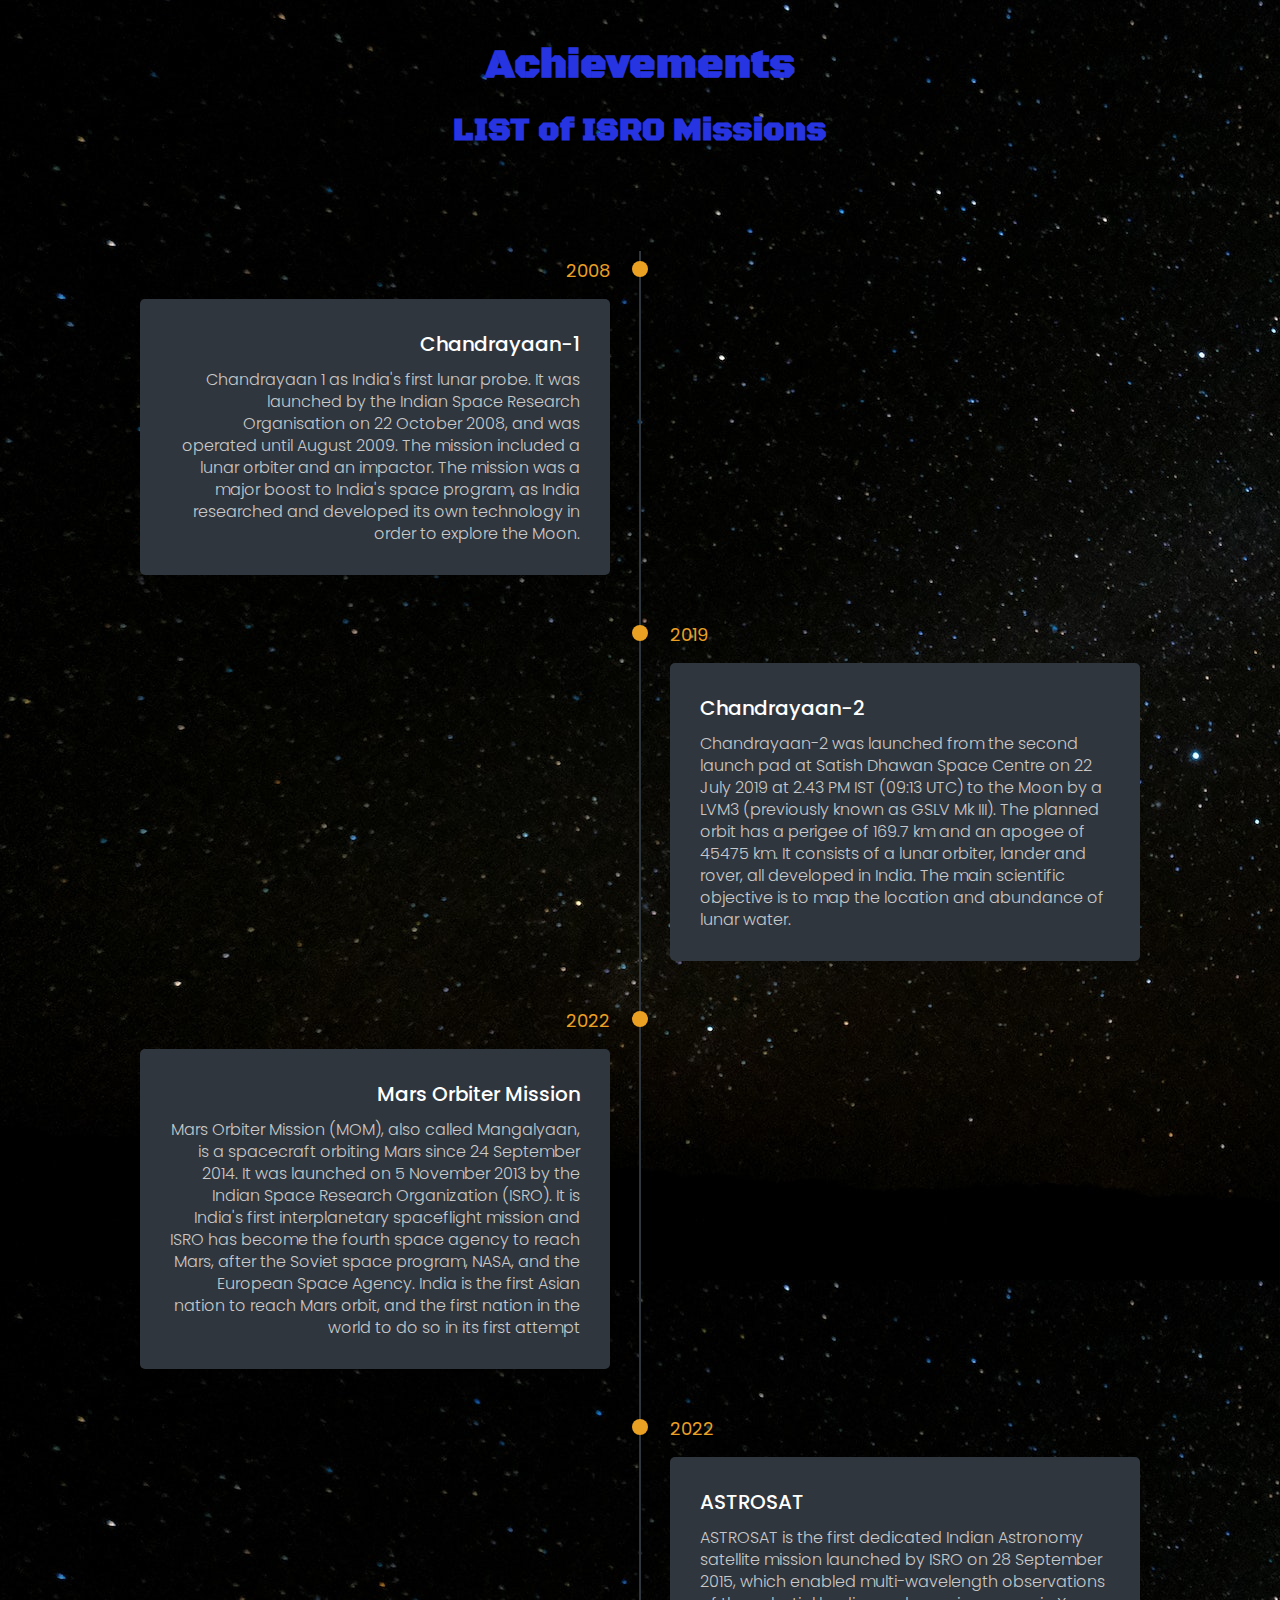
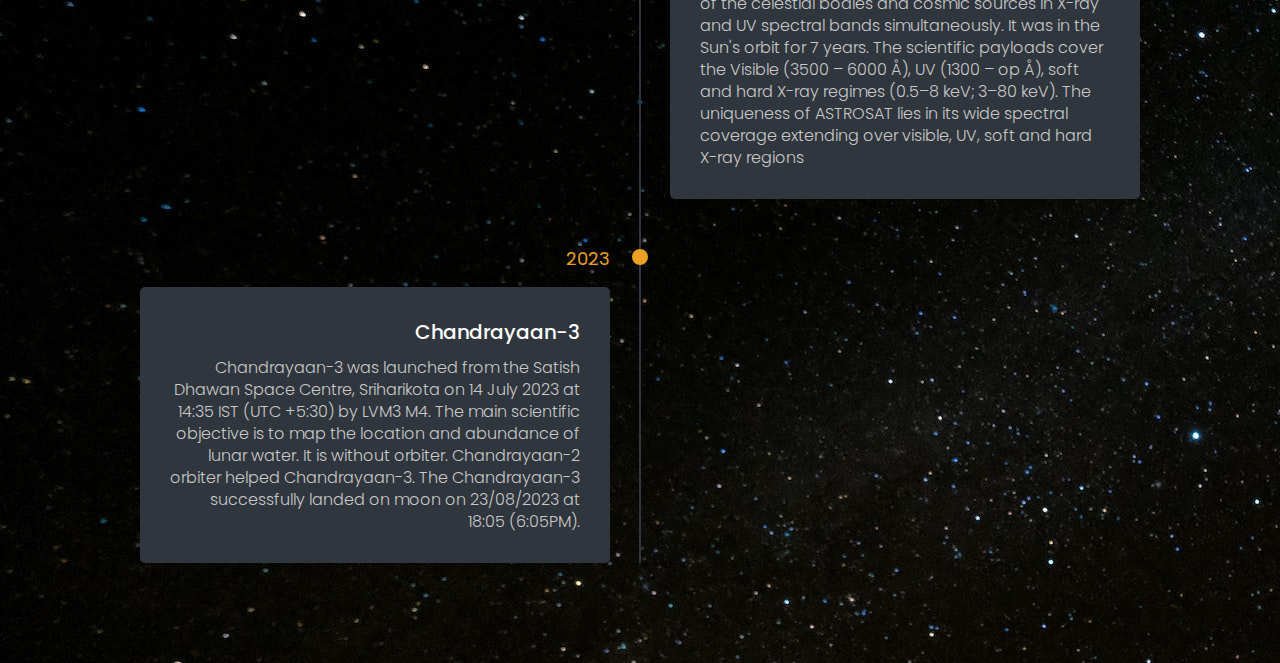
==== achievements.html @ b15de936 "webcraft" ====
<!DOCTYPE html>
<html lang="en">
<head>
    <meta charset="UTF-8">
    <meta name="viewport" content="width=device-width, initial-scale=1.0">
    <title>Achievements</title>
    <link rel="stylesheet" href="styles/achievements.css">
    <link rel="icon" href="Assets/achievement.jpeg" type="image/icon type">
</head>
<body>
    <section class="hMain">
        <div class="content">
            
            <h2>Achievements</h2>
            <div class="text"><h3>LIST of ISRO Missions</h3> </div>
        </div>
    </section>


    <section class="timeline-section">
        <div class="timeline-items">
            <div class="timeline-item">
                <div class="timeline-dot"></div>
                <div class="timeline-date">2008</div>
                <div class="timeline-content">
                    <h3>Chandrayaan-1</h3>
                    <p>Chandrayaan 1 as India's first lunar probe. It was launched by the Indian Space Research Organisation on 22 October 2008, and was operated until August 2009. The mission included a lunar orbiter and an impactor. The mission was a major boost to India's space program, as India researched and developed its own technology in order to explore the Moon. </p>
                </div>
            </div>
            <div class="timeline-item">
                <div class="timeline-dot"></div>
                <div class="timeline-date">2019</div>
                <div class="timeline-content">
                    <h3>Chandrayaan-2</h3>
                    <p>Chandrayaan-2 was launched from the second launch pad at Satish Dhawan Space Centre on 22 July 2019 at 2.43 PM IST (09:13 UTC) to the Moon by a LVM3 (previously known as GSLV Mk III). The planned orbit has a perigee of 169.7 km and an apogee of 45475 km. It consists of a lunar orbiter, lander and rover, all developed in India. The main scientific objective is to map the location and abundance of lunar water. </p>
                </div>
            </div>
            <div class="timeline-item">
                <div class="timeline-dot"></div>
                <div class="timeline-date">2022</div>
                <div class="timeline-content">
                    <h3>Mars Orbiter Mission</h3>
                    <p>Mars Orbiter Mission (MOM), also called Mangalyaan, is a spacecraft orbiting Mars since 24 September 2014. It was launched on 5 November 2013 by the Indian Space Research Organization (ISRO). It is India's first interplanetary spaceflight mission and ISRO has become the fourth space agency to reach Mars, after the Soviet space program, NASA, and the European Space Agency. India is the first Asian nation to reach Mars orbit, and the first nation in the world to do so in its first attempt </p>
                </div>
            </div>
            <div class="timeline-item">
                <div class="timeline-dot"></div>
                <div class="timeline-date">2022</div>
                <div class="timeline-content">
                    <h3>ASTROSAT</h3>
                    <p>ASTROSAT is the first dedicated Indian Astronomy satellite mission launched by ISRO on 28 September 2015, which enabled multi-wavelength observations of the celestial bodies and cosmic sources in X-ray and UV spectral bands simultaneously. It was in the Sun's orbit for 7 years. The scientific payloads cover the Visible (3500 – 6000 Å), UV (1300 – op Å), soft and hard X-ray regimes (0.5–8 keV; 3–80 keV). The uniqueness of ASTROSAT lies in its wide spectral coverage extending over visible, UV, soft and hard X-ray regions</p>
                </div>
            </div>
            <div class="timeline-item">
                <div class="timeline-dot"></div>
                <div class="timeline-date">2023</div>
                <div class="timeline-content">
                    <h3>Chandrayaan-3</h3>
                    <p>Chandrayaan-3 was launched from the Satish Dhawan Space Centre, Sriharikota on 14 July 2023 at 14:35 IST (UTC +5:30) by LVM3 M4. The main scientific objective is to map the location and abundance of lunar water. It is without orbiter. Chandrayaan-2 orbiter helped Chandrayaan-3. The Chandrayaan-3 successfully landed on moon on 23/08/2023 at 18:05 (6:05PM).
            </div>
            
        </div>
    </section>

    <script src="scripts/history.js"></script>
</body>
</html>
---- styles/achievements.css ----
@import url('https://fonts.googleapis.com/css2?family=Poppins:wght@300;400;500;600;700&display=swap');
@import url('https://fonts.googleapis.com/css2?family=Black+Ops+One&display=swap');

*{
	margin:0;
	padding:0;
	box-sizing: border-box;
}
body{
	font-family: 'Poppins', sans-serif;
    background: url('/Assets/bg1.jpg') ;

}

.hMain .content{
	font-family: 'Black Ops One', cursive;
	font-size: 27px;
    margin-top: 40px;
    text-align: center;
    color:#2734e1;

    background: transparent;
}
.hMain .content h2{
    margin-bottom: 20px;
}

.timeline-section{
	background: transparent;
	min-height: 100vh;
	padding: 100px 15px;
}
.timeline-items{
	max-width: 1000px;
	margin:auto;
	display: flex;
	flex-wrap: wrap;
	position: relative;
}
.timeline-items::before{
	content: '';
	position: absolute;
	width: 2px;
	height: 100%;
	background-color: #2f363e;
	left: calc(50% - 1px);
}
.timeline-item{
	margin-bottom: 40px;
	width: 100%;
	position: relative;
}
.timeline-item:last-child{
	margin-bottom: 0;
}
.timeline-item:nth-child(odd){
    padding-right: calc(50% + 30px);
	text-align: right;
}
.timeline-item:nth-child(even){
    padding-left: calc(50% + 30px);
}
.timeline-dot{
	height: 16px;
	width: 16px;
	background-color: #eaa023;
	position: absolute;
	left: calc(50% - 8px);
	border-radius: 50%;
	top:10px;
}
.timeline-date{
	font-size: 18px;
	color: #eaa023;
	margin:6px 0 15px;
}
.timeline-content{
    background-color: #2f363e;
	padding: 30px;
	border-radius: 5px;
}
.timeline-content h3{
    font-size: 20px;
	color: #ffffff;
	margin:0 0 10px;
	text-transform: capitalize;
	font-weight: 500;
}
.timeline-content p{
    color: #c8c8c8;
	font-size: 16px;
	font-weight: 300;
	line-height: 22px;
}

/* responsive */
@media(max-width: 767px){
	.timeline-items::before{
		left: 7px;
	}
	.timeline-item:nth-child(odd){
		padding-right: 0;
		text-align: left;
	}
	.timeline-item:nth-child(odd),
	.timeline-item:nth-child(even){
		padding-left: 37px;
	}
	.timeline-dot{
		left:0;
	}
}
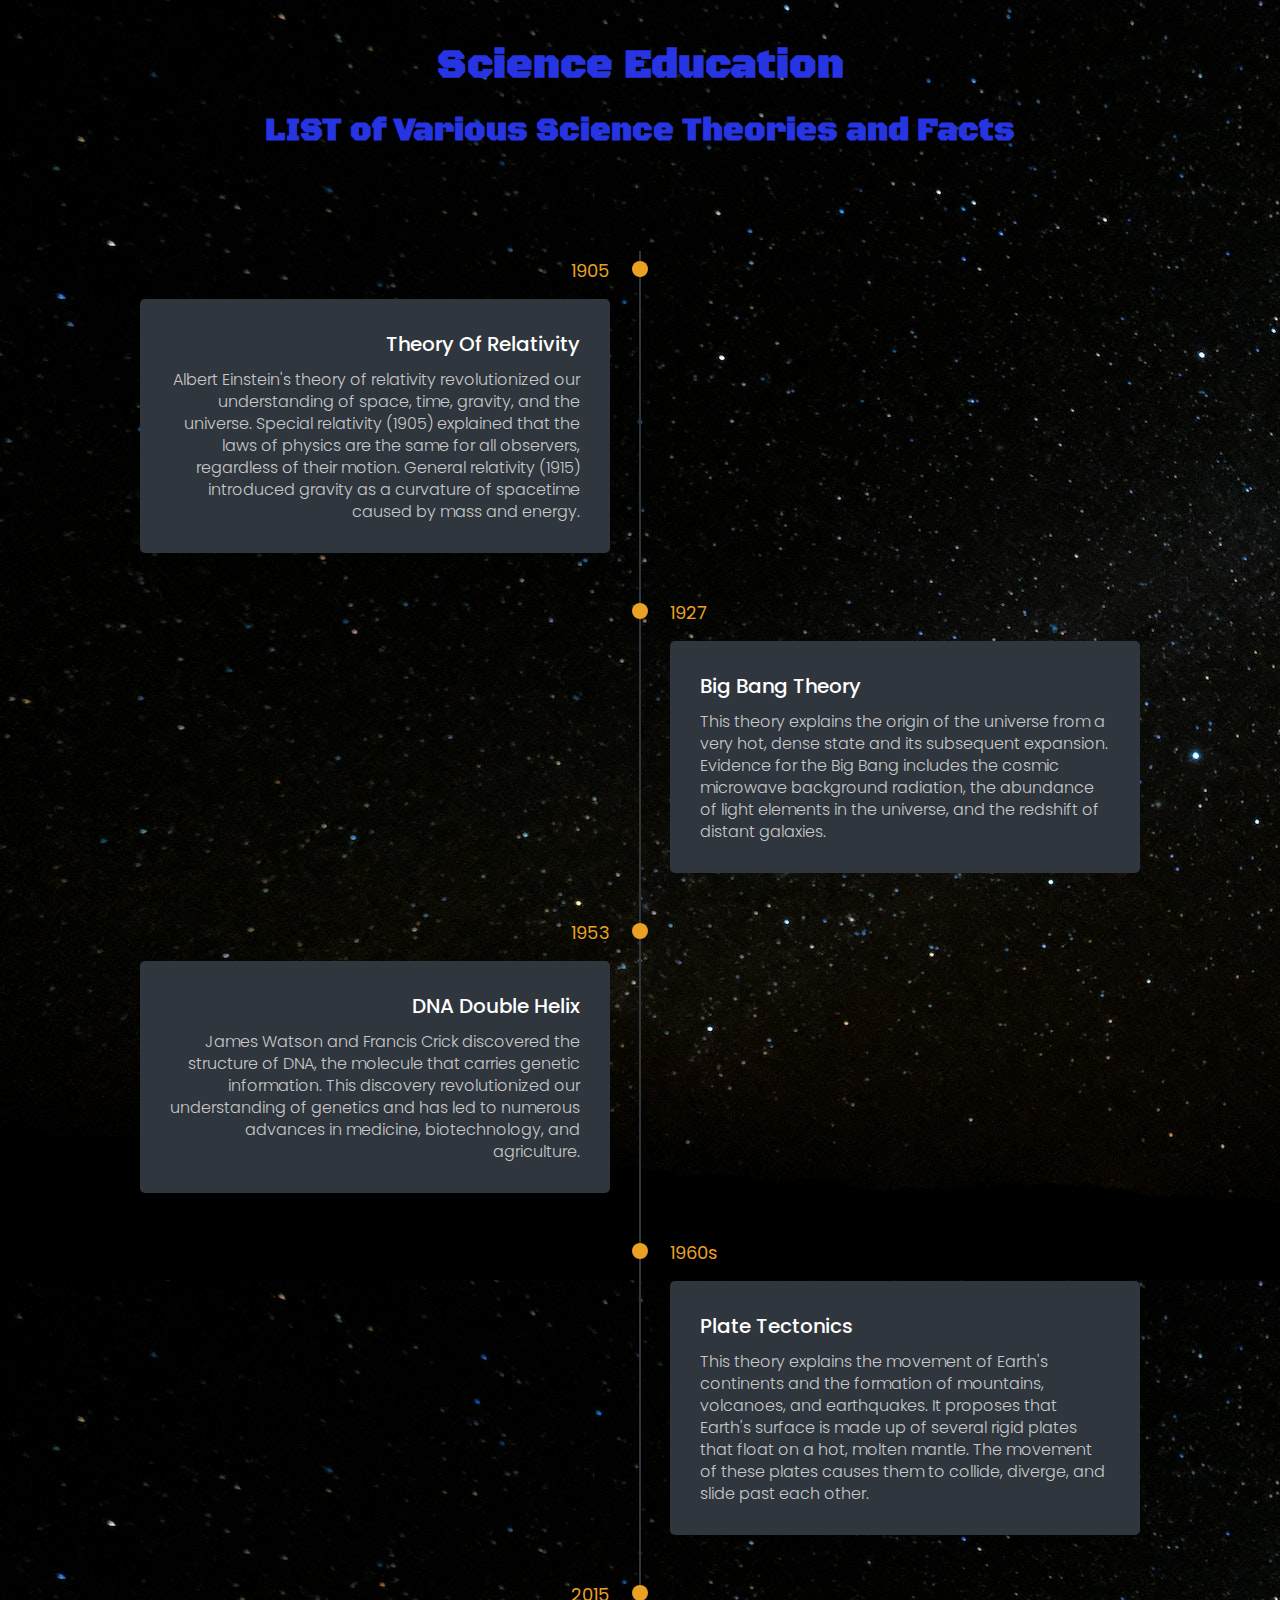
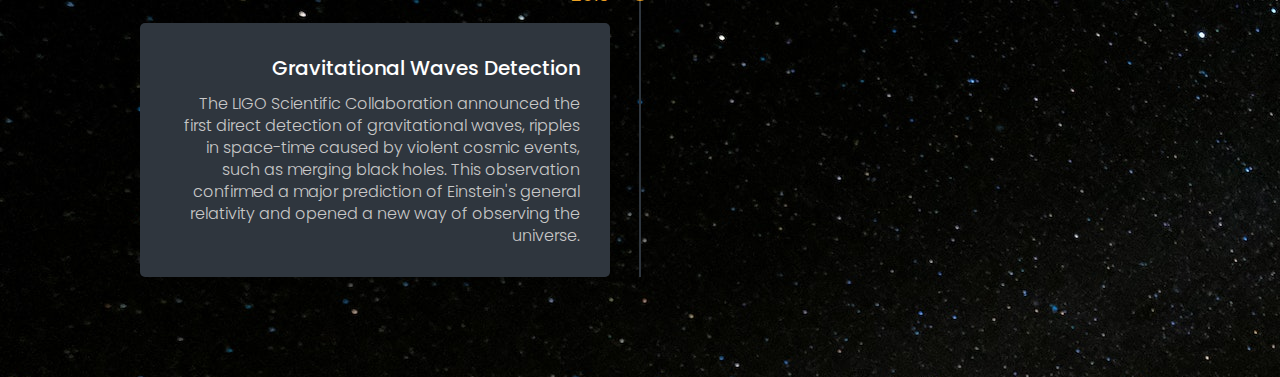
==== commit 6a5f96b3: "updated info" ====
--- a/achievements.html
+++ b/achievements.html
@@ -3,7 +3,7 @@
 <head>
     <meta charset="UTF-8">
     <meta name="viewport" content="width=device-width, initial-scale=1.0">
-    <title>Achievements</title>
+    <title>Science Education</title>
     <link rel="stylesheet" href="styles/achievements.css">
     <link rel="icon" href="Assets/achievement.jpeg" type="image/icon type">
 </head>
@@ -11,8 +11,8 @@
     <section class="hMain">
         <div class="content">
             
-            <h2>Achievements</h2>
-            <div class="text"><h3>LIST of ISRO Missions</h3> </div>
+            <h2>Science Education</h2>
+            <div class="text"><h3>LIST of Various Science Theories and Facts</h3> </div>
         </div>
     </section>
 
@@ -21,42 +21,42 @@
         <div class="timeline-items">
             <div class="timeline-item">
                 <div class="timeline-dot"></div>
-                <div class="timeline-date">2008</div>
+                <div class="timeline-date">1905</div>
                 <div class="timeline-content">
-                    <h3>Chandrayaan-1</h3>
-                    <p>Chandrayaan 1 as India's first lunar probe. It was launched by the Indian Space Research Organisation on 22 October 2008, and was operated until August 2009. The mission included a lunar orbiter and an impactor. The mission was a major boost to India's space program, as India researched and developed its own technology in order to explore the Moon. </p>
+                    <h3>Theory of Relativity</h3>
+                    <p>Albert Einstein's theory of relativity revolutionized our understanding of space, time, gravity, and the universe. Special relativity (1905) explained that the laws of physics are the same for all observers, regardless of their motion. General relativity (1915) introduced gravity as a curvature of spacetime caused by mass and energy. </p>
                 </div>
             </div>
             <div class="timeline-item">
                 <div class="timeline-dot"></div>
-                <div class="timeline-date">2019</div>
+                <div class="timeline-date">1927</div>
                 <div class="timeline-content">
-                    <h3>Chandrayaan-2</h3>
-                    <p>Chandrayaan-2 was launched from the second launch pad at Satish Dhawan Space Centre on 22 July 2019 at 2.43 PM IST (09:13 UTC) to the Moon by a LVM3 (previously known as GSLV Mk III). The planned orbit has a perigee of 169.7 km and an apogee of 45475 km. It consists of a lunar orbiter, lander and rover, all developed in India. The main scientific objective is to map the location and abundance of lunar water. </p>
+                    <h3>Big Bang Theory</h3>
+                    <p>This theory explains the origin of the universe from a very hot, dense state and its subsequent expansion. Evidence for the Big Bang includes the cosmic microwave background radiation, the abundance of light elements in the universe, and the redshift of distant galaxies. </p>
                 </div>
             </div>
             <div class="timeline-item">
                 <div class="timeline-dot"></div>
-                <div class="timeline-date">2022</div>
+                <div class="timeline-date">1953</div>
                 <div class="timeline-content">
-                    <h3>Mars Orbiter Mission</h3>
-                    <p>Mars Orbiter Mission (MOM), also called Mangalyaan, is a spacecraft orbiting Mars since 24 September 2014. It was launched on 5 November 2013 by the Indian Space Research Organization (ISRO). It is India's first interplanetary spaceflight mission and ISRO has become the fourth space agency to reach Mars, after the Soviet space program, NASA, and the European Space Agency. India is the first Asian nation to reach Mars orbit, and the first nation in the world to do so in its first attempt </p>
+                    <h3>DNA Double Helix</h3>
+                    <p>James Watson and Francis Crick discovered the structure of DNA, the molecule that carries genetic information. This discovery revolutionized our understanding of genetics and has led to numerous advances in medicine, biotechnology, and agriculture. </p>
                 </div>
             </div>
             <div class="timeline-item">
                 <div class="timeline-dot"></div>
-                <div class="timeline-date">2022</div>
+                <div class="timeline-date">1960s</div>
                 <div class="timeline-content">
-                    <h3>ASTROSAT</h3>
-                    <p>ASTROSAT is the first dedicated Indian Astronomy satellite mission launched by ISRO on 28 September 2015, which enabled multi-wavelength observations of the celestial bodies and cosmic sources in X-ray and UV spectral bands simultaneously. It was in the Sun's orbit for 7 years. The scientific payloads cover the Visible (3500 – 6000 Å), UV (1300 – op Å), soft and hard X-ray regimes (0.5–8 keV; 3–80 keV). The uniqueness of ASTROSAT lies in its wide spectral coverage extending over visible, UV, soft and hard X-ray regions</p>
+                    <h3>Plate Tectonics</h3>
+                    <p>This theory explains the movement of Earth's continents and the formation of mountains, volcanoes, and earthquakes. It proposes that Earth's surface is made up of several rigid plates that float on a hot, molten mantle. The movement of these plates causes them to collide, diverge, and slide past each other.</p>
                 </div>
             </div>
             <div class="timeline-item">
                 <div class="timeline-dot"></div>
-                <div class="timeline-date">2023</div>
+                <div class="timeline-date">2015</div>
                 <div class="timeline-content">
-                    <h3>Chandrayaan-3</h3>
-                    <p>Chandrayaan-3 was launched from the Satish Dhawan Space Centre, Sriharikota on 14 July 2023 at 14:35 IST (UTC +5:30) by LVM3 M4. The main scientific objective is to map the location and abundance of lunar water. It is without orbiter. Chandrayaan-2 orbiter helped Chandrayaan-3. The Chandrayaan-3 successfully landed on moon on 23/08/2023 at 18:05 (6:05PM).
+                    <h3>Gravitational Waves Detection</h3>
+                    <p>The LIGO Scientific Collaboration announced the first direct detection of gravitational waves, ripples in space-time caused by violent cosmic events, such as merging black holes. This observation confirmed a major prediction of Einstein's general relativity and opened a new way of observing the universe.
             </div>
             
         </div>
